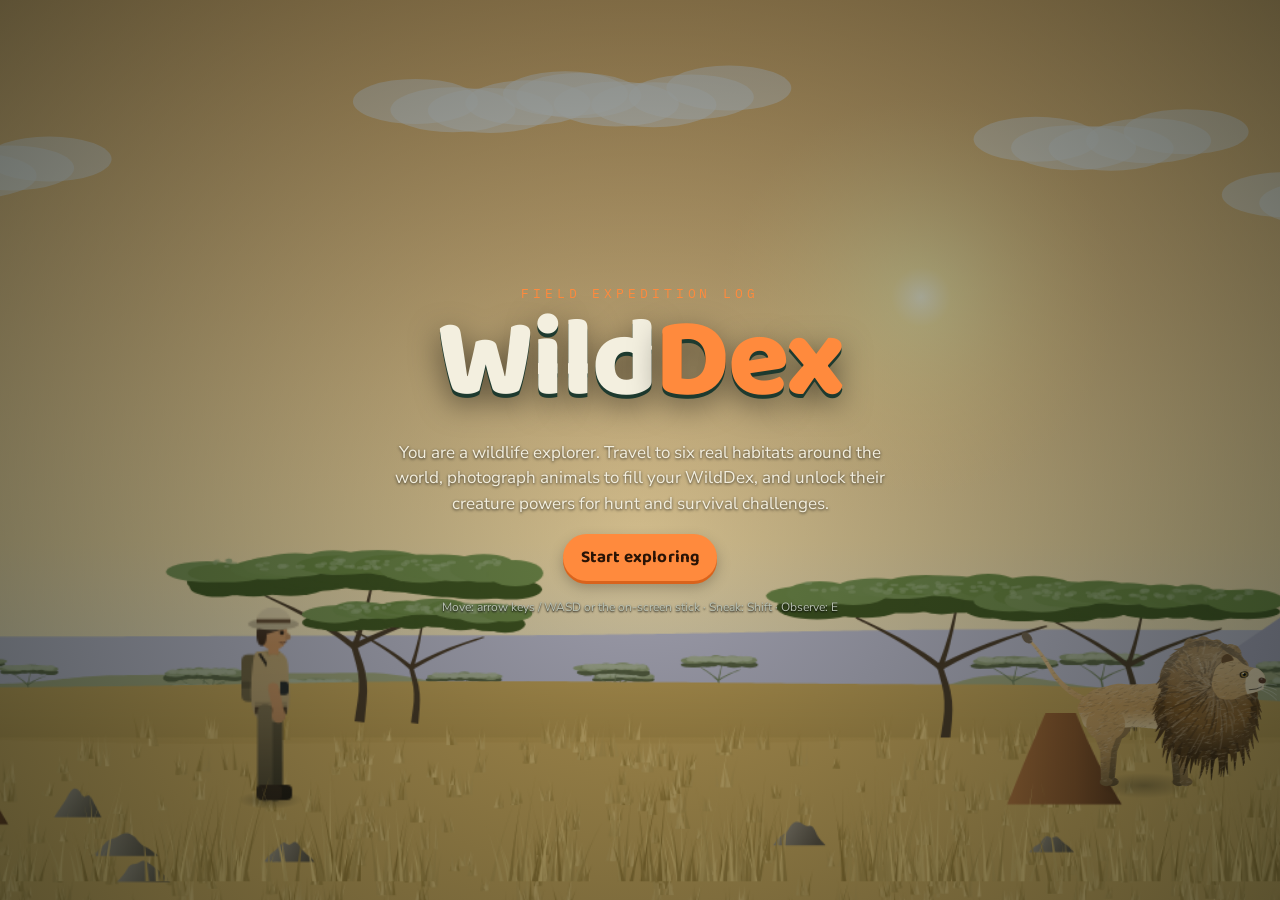
==== wildlife-explorer/index.html @ bb8bede1 "Add WildDex Explorer: educational wildlife exploration game Browser game where you explore six real " ====
<!doctype html>
<html lang="en">
<head>
<meta charset="utf-8">
<meta name="viewport" content="width=device-width, initial-scale=1, viewport-fit=cover, user-scalable=no">
<title>WildDex Explorer</title>
<meta name="claude:viewport-fit-sides" content="cover">
<link rel="preconnect" href="https://fonts.googleapis.com">
<link rel="preconnect" href="https://fonts.gstatic.com" crossorigin>
<link rel="stylesheet" href="https://fonts.googleapis.com/css2?family=Baloo+2:wght@500;700;800&family=Nunito+Sans:ital,wght@0,400;0,600;0,800;1,400&family=IBM+Plex+Mono:wght@500&display=swap">
<link rel="stylesheet" href="css/style.css">
</head>
<body>
<div id="app">
  <canvas id="game" aria-label="Game world"></canvas>
  <div id="ui"></div>
</div>
<script src="js/util.js"></script>
<script src="js/data/animals.js"></script>
<script src="js/data/habitats.js"></script>
<script src="js/art/sprites.js"></script>
<script src="js/art/backgrounds.js"></script>
<script src="js/art/icons.js"></script>
<script src="js/art/worldmap.js"></script>
<script src="js/game/state.js"></script>
<script src="js/game/audio.js"></script>
<script src="js/game/input.js"></script>
<script src="js/game/explore.js"></script>
<script src="js/game/observe.js"></script>
<script src="js/game/arena.js"></script>
<script src="js/game/journal.js"></script>
<script src="js/game/ui.js"></script>
<script src="js/main.js"></script>
</body>
</html>
---- wildlife-explorer/css/style.css ----
/* WildDex Explorer — a rugged handheld field device over a painted world.
   Layout: full-bleed game canvas; device-style overlays (HUD chips, WildDex
   handheld, modal cards) float above it with safe-area-aware gutters.
   Single committed look (game), so colours are set explicitly for both host themes. */
:root {
  --device: #1d3a2f;        /* WildDex casing: field green */
  --device-deep: #12261e;
  --screen: #e7e2cc;        /* device screen: khaki field paper */
  --screen-2: #d9d2b6;
  --ink: #1c2a23;
  --ink-soft: #4d5d52;
  --signal: #ff8a3d;        /* tracking-LED orange accent */
  --signal-deep: #d9631c;
  --teal: #2c9c97;
  --glass: rgba(14, 28, 22, 0.72);
  --glass-line: rgba(231, 226, 204, 0.18);
  --on-dark: #f3efdf;
  --on-dark-soft: #b9c2b4;
  --good: #3a9a5a;
  --danger: #d8452f;
  --font-display: "Baloo 2", "Trebuchet MS", system-ui, sans-serif;
  --font-body: "Nunito Sans", "Segoe UI", system-ui, sans-serif;
  --font-mono: "IBM Plex Mono", ui-monospace, "SFMono-Regular", Menlo, monospace;
  --r-lg: 22px;
  --r-md: 14px;
  --gut-l: max(16px, env(safe-area-inset-left, 0px));
  --gut-r: max(16px, env(safe-area-inset-right, 0px));
  color-scheme: dark;
}

html, body { height: 100%; }
body {
  margin: 0;
  background: var(--device-deep);
  color: var(--on-dark);
  font-family: var(--font-body);
  font-size: 15px;
  overflow: hidden;
  -webkit-tap-highlight-color: transparent;
  user-select: none;
  -webkit-user-select: none;
}
#app { position: fixed; inset: 0; overflow: hidden; }
#game { position: absolute; inset: 0; width: 100%; height: 100%; display: block; touch-action: none; }
#ui { position: absolute; inset: 0; pointer-events: none; }
#ui > * { pointer-events: auto; }
#ui > .toasts, #ui > .observe-ui, #ui > .hint-bar { pointer-events: none; }
#ui > .observe-ui .obs-cancel { pointer-events: auto; }
[hidden] { display: none !important; }

button { font: inherit; color: inherit; cursor: pointer; border: 0; background: none; }
button:focus-visible, [tabindex]:focus-visible { outline: 3px solid var(--signal); outline-offset: 2px; }
h1, h2, h3 { font-family: var(--font-display); text-wrap: balance; margin: 0; line-height: 1.05; }

/* ---------- Buttons ---------- */
.btn {
  display: inline-flex; align-items: center; justify-content: center; gap: 8px;
  padding: 10px 18px; border-radius: 999px;
  font-family: var(--font-display); font-weight: 700; font-size: 17px; letter-spacing: 0.01em;
  background: var(--signal); color: #2a1406;
  box-shadow: 0 3px 0 var(--signal-deep), 0 6px 14px rgba(0,0,0,0.25);
  transition: transform 0.08s ease, box-shadow 0.08s ease;
}
.btn:active { transform: translateY(2px); box-shadow: 0 1px 0 var(--signal-deep); }
.btn.secondary { background: var(--screen); color: var(--ink); box-shadow: 0 3px 0 #a9a184, 0 6px 14px rgba(0,0,0,0.2); }
.btn.ghost { background: transparent; color: var(--on-dark); box-shadow: inset 0 0 0 2px var(--glass-line); }
.btn.teal { background: var(--teal); color: #fff; box-shadow: 0 3px 0 #1d6f6b; }
.btn[disabled] { opacity: 0.45; pointer-events: none; }
.btn img { width: 20px; height: 20px; }

.icon-btn {
  width: 48px; height: 48px; border-radius: 16px; display: grid; place-items: center;
  background: var(--glass); box-shadow: inset 0 0 0 1px var(--glass-line); backdrop-filter: blur(6px);
  position: relative;
}
.icon-btn img { width: 26px; height: 26px; }
.icon-btn .dot { position: absolute; top: 6px; right: 6px; width: 10px; height: 10px; border-radius: 50%; background: var(--signal); box-shadow: 0 0 0 2px var(--device-deep); }
.icon-btn .lbl { position: absolute; bottom: -18px; font-size: 11px; font-weight: 800; letter-spacing: 0.06em; text-transform: uppercase; color: var(--on-dark); text-shadow: 0 1px 2px #000; white-space: nowrap; }

/* ---------- Explore HUD ---------- */
.hud-top {
  position: absolute; top: 0; left: 0; right: 0;
  display: flex; align-items: flex-start; justify-content: space-between; gap: 12px;
  padding-top: calc(12px + env(safe-area-inset-top, 0px));
  padding-left: var(--gut-l); padding-right: var(--gut-r);
  pointer-events: none;
}
.hud-top > * { pointer-events: auto; }
.place-chip {
  background: var(--glass); box-shadow: inset 0 0 0 1px var(--glass-line); backdrop-filter: blur(6px);
  border-radius: var(--r-md); padding: 8px 14px 9px; min-width: 0;
}
.place-chip .eyebrow { font-size: 11px; letter-spacing: 0.12em; text-transform: uppercase; color: var(--on-dark-soft); font-weight: 800; }
.place-chip .name { font-family: var(--font-display); font-weight: 800; font-size: 21px; line-height: 1.1; }
.place-chip .meter { display: flex; gap: 4px; margin-top: 5px; }
.place-chip .meter i { width: 22px; height: 6px; border-radius: 3px; background: rgba(255,255,255,0.18); }
.place-chip .meter i.on { background: var(--signal); }
.hud-btns { display: flex; gap: 10px; padding-bottom: 20px; }

.prompt {
  position: absolute; left: 50%; transform: translateX(-50%);
  bottom: calc(26px + env(safe-area-inset-bottom, 0px));
  display: flex; align-items: center; gap: 12px;
  padding: 8px 10px 8px 18px; border-radius: 999px;
  background: var(--glass); box-shadow: inset 0 0 0 1px var(--glass-line); backdrop-filter: blur(6px);
  max-width: calc(100% - 32px);
}
.prompt .txt { font-weight: 800; white-space: nowrap; overflow: hidden; text-overflow: ellipsis; }
.prompt .key { font-family: var(--font-mono); font-size: 12px; padding: 2px 6px; border-radius: 6px; background: rgba(255,255,255,0.14); margin-left: 6px; }

.toasts {
  position: absolute; left: 50%; transform: translateX(-50%);
  top: calc(96px + env(safe-area-inset-top, 0px));
  display: flex; flex-direction: column; gap: 8px; align-items: center; width: min(560px, calc(100% - 32px));
  pointer-events: none;
}
.toast {
  background: var(--screen); color: var(--ink); border-radius: var(--r-md); padding: 10px 16px;
  box-shadow: 0 8px 24px rgba(0,0,0,0.3); font-weight: 600; text-align: center;
  animation: toastIn 0.35s ease-out;
}
.toast b { font-family: var(--font-display); font-size: 17px; }
@keyframes toastIn { from { transform: translateY(-10px); opacity: 0; } to { transform: none; opacity: 1; } }

.hint-bar {
  position: absolute; left: var(--gut-l); bottom: calc(14px + env(safe-area-inset-bottom, 0px));
  font-size: 12px; color: var(--on-dark-soft); text-shadow: 0 1px 2px #000; pointer-events: none;
}
.hint-bar kbd { font-family: var(--font-mono); font-size: 11px; padding: 1px 5px; border-radius: 4px; background: rgba(0,0,0,0.45); color: var(--on-dark); }

/* ---------- Title screen ---------- */
.title-screen {
  position: absolute; inset: 0; display: grid; place-items: center;
  padding-left: var(--gut-l); padding-right: var(--gut-r);
  background: radial-gradient(ellipse at 50% 60%, rgba(10,20,15,0.15), rgba(10,20,15,0.65));
}
.title-card { text-align: center; display: grid; gap: 18px; justify-items: center; max-width: 640px; }
.logo { display: grid; justify-items: center; gap: 2px; }
.logo .eyebrow { font-family: var(--font-mono); font-size: 13px; letter-spacing: 0.3em; color: var(--signal); text-transform: uppercase; }
.logo h1 { font-size: clamp(54px, 11vw, 112px); font-weight: 800; letter-spacing: -0.02em; color: var(--on-dark); text-shadow: 0 4px 0 var(--device), 0 10px 30px rgba(0,0,0,0.5); }
.logo h1 span { color: var(--signal); }
.title-card p { margin: 0; font-size: 17px; line-height: 1.5; color: var(--on-dark); text-shadow: 0 1px 3px rgba(0,0,0,0.7); max-width: 52ch; }
.title-actions { display: flex; gap: 12px; flex-wrap: wrap; justify-content: center; }
.title-foot { font-size: 12px; color: var(--on-dark-soft); text-shadow: 0 1px 2px #000; }

/* ---------- WildDex handheld ---------- */
.dex-wrap {
  position: absolute; inset: 0; display: grid; place-items: center;
  background: rgba(8, 16, 12, 0.55);
  padding-top: calc(10px + env(safe-area-inset-top, 0px)); padding-bottom: calc(10px + env(safe-area-inset-bottom, 0px));
  padding-left: var(--gut-l); padding-right: var(--gut-r);
  animation: fadeIn 0.2s ease-out;
}
@keyframes fadeIn { from { opacity: 0; } to { opacity: 1; } }
.dex {
  width: min(1120px, 100%); height: min(760px, 100%);
  background: linear-gradient(160deg, #2a5242, var(--device) 40%, var(--device-deep));
  border-radius: 30px; padding: 14px;
  box-shadow: 0 30px 60px rgba(0,0,0,0.5), inset 0 2px 0 rgba(255,255,255,0.12), inset 0 -4px 0 rgba(0,0,0,0.3);
  display: grid; grid-template-rows: auto 1fr; gap: 10px; min-height: 0;
  animation: dexIn 0.28s cubic-bezier(.2,1.3,.4,1);
}
@keyframes dexIn { from { transform: scale(0.94) translateY(20px); } to { transform: none; } }
.dex-head { display: flex; align-items: center; gap: 12px; padding: 2px 6px; min-width: 0; }
.dex-led { width: 18px; height: 18px; border-radius: 50%; background: radial-gradient(circle at 35% 35%, #ffd2b0, var(--signal) 45%, var(--signal-deep)); box-shadow: 0 0 12px var(--signal); flex: none; }
.dex-title { font-family: var(--font-display); font-weight: 800; font-size: 24px; color: var(--on-dark); }
.dex-title small { font-family: var(--font-mono); font-size: 12px; font-weight: 500; color: var(--on-dark-soft); margin-left: 8px; letter-spacing: 0.06em; }
.dex-tabs { display: flex; gap: 6px; margin-left: auto; flex-wrap: wrap; }
.dex-tab { padding: 6px 14px; border-radius: 999px; font-weight: 800; font-size: 14px; color: var(--on-dark-soft); box-shadow: inset 0 0 0 1px var(--glass-line); }
.dex-tab[aria-selected="true"] { background: var(--screen); color: var(--ink); box-shadow: none; }
.dex-close { width: 40px; height: 40px; border-radius: 12px; display: grid; place-items: center; background: rgba(0,0,0,0.25); flex: none; }
.dex-close img { width: 20px; height: 20px; }

.dex-screen {
  background: var(--screen); color: var(--ink); border-radius: 18px;
  box-shadow: inset 0 0 0 3px #0e1d17, inset 0 6px 18px rgba(0,0,0,0.25);
  overflow: hidden; min-height: 0; display: flex; flex-direction: column;
}
.dex-body { flex: 1; min-height: 0; overflow: auto; padding: 16px 18px 22px; }

.hab-filter { display: flex; gap: 6px; flex-wrap: wrap; margin-bottom: 14px; }
.hab-pill { display: inline-flex; align-items: center; gap: 6px; padding: 5px 12px; border-radius: 999px; background: var(--screen-2); color: var(--ink); font-weight: 800; font-size: 13px; }
.hab-pill i { width: 10px; height: 10px; border-radius: 50%; }
.hab-pill[aria-pressed="true"] { background: var(--ink); color: var(--screen); }

.hab-group + .hab-group { margin-top: 18px; }
.hab-group h3 { font-size: 19px; display: flex; align-items: baseline; gap: 10px; margin-bottom: 8px; }
.hab-group h3 small { font-family: var(--font-body); font-size: 13px; font-weight: 600; color: var(--ink-soft); }
.dex-grid { display: grid; grid-template-columns: repeat(auto-fill, minmax(150px, 1fr)); gap: 10px; }
.dex-card {
  background: #f3efdd; border-radius: var(--r-md); padding: 8px 8px 10px; text-align: left;
  box-shadow: 0 1px 0 #c9c1a2, 0 2px 0 rgba(0,0,0,0.05);
  display: grid; gap: 4px; position: relative; color: var(--ink);
}
.dex-card:hover { transform: translateY(-2px); box-shadow: 0 4px 12px rgba(0,0,0,0.12); }
.dex-card .art { height: 96px; display: grid; place-items: center; border-radius: 10px; background: radial-gradient(ellipse at 50% 80%, rgba(0,0,0,0.08), transparent 70%); }
.dex-card .art img { max-height: 92px; max-width: 100%; object-fit: contain; }
.dex-card .num { font-family: var(--font-mono); font-size: 11px; color: var(--ink-soft); }
.dex-card .nm { font-family: var(--font-display); font-weight: 700; font-size: 16px; line-height: 1.1; }
.dex-card.locked .nm { color: var(--ink-soft); }
.dex-card .badge { position: absolute; top: 8px; right: 8px; width: 26px; height: 26px; }

/* Entry detail */
.entry { display: grid; grid-template-columns: minmax(0, 1.05fr) minmax(0, 1fr); gap: 18px; }
.entry-hero { display: grid; gap: 10px; align-content: start; min-width: 0; }
.entry-stage {
  border-radius: 16px; overflow: hidden; aspect-ratio: 16 / 10; max-width: 100%;
  background: #1c3a2c; position: relative;
}
.entry-stage canvas { width: 100%; height: 100%; display: block; }
.entry-stage .photo-tag { position: absolute; left: 10px; bottom: 10px; background: rgba(0,0,0,0.55); color: var(--on-dark); font-size: 12px; font-weight: 800; padding: 3px 8px; border-radius: 6px; letter-spacing: 0.05em; }
.stage-toggle { display: flex; gap: 6px; }
.stage-toggle button { padding: 4px 10px; border-radius: 999px; font-size: 12px; font-weight: 800; background: var(--screen-2); }
.stage-toggle button[aria-pressed="true"] { background: var(--ink); color: var(--screen); }
.entry-info { min-width: 0; display: grid; gap: 12px; align-content: start; }
.entry-num { font-family: var(--font-mono); font-size: 13px; color: var(--ink-soft); }
.entry-info h2 { font-size: 34px; font-weight: 800; }
.sci { font-style: italic; color: var(--ink-soft); font-size: 16px; }
.entry-blurb { margin: 0; line-height: 1.55; max-width: 62ch; }
.stats { display: grid; grid-template-columns: repeat(2, minmax(0, 1fr)); gap: 6px 14px; margin: 0; }
.stats > div { display: grid; gap: 0; border-top: 1px solid #cfc7a8; padding-top: 5px; min-width: 0; }
.stats dt { font-size: 11px; letter-spacing: 0.1em; text-transform: uppercase; font-weight: 800; color: var(--ink-soft); }
.stats dd { margin: 0; font-weight: 700; font-variant-numeric: tabular-nums; }
.status-scale { display: flex; gap: 3px; align-items: center; flex-wrap: wrap; }
.status-scale span { font-family: var(--font-mono); font-size: 11px; padding: 2px 5px; border-radius: 4px; background: var(--screen-2); color: var(--ink-soft); }
.status-scale span.on { color: #fff; font-weight: 700; }
.facts { margin: 0; padding-left: 18px; display: grid; gap: 6px; line-height: 1.45; }
.chain { display: flex; flex-wrap: wrap; gap: 6px; align-items: center; font-size: 13px; }
.chain .lab { font-weight: 800; color: var(--ink-soft); font-size: 11px; letter-spacing: 0.1em; text-transform: uppercase; margin-right: 2px; }
.chip { padding: 3px 9px; border-radius: 999px; background: var(--screen-2); font-weight: 700; font-size: 13px; }
button.chip { text-decoration: underline; text-decoration-color: rgba(0,0,0,0.25); }
.power-card {
  display: grid; grid-template-columns: 64px minmax(0, 1fr); gap: 12px; align-items: center;
  background: var(--ink); color: var(--screen); border-radius: var(--r-md); padding: 12px;
}
.power-card img { width: 64px; height: 64px; }
.power-card .pn { font-family: var(--font-display); font-weight: 800; font-size: 19px; }
.power-card .pd { font-size: 14px; line-height: 1.4; }
.power-card .pb { font-size: 13px; color: var(--on-dark-soft); margin-top: 3px; line-height: 1.4; }
.entry-actions { display: flex; gap: 10px; flex-wrap: wrap; }
.back-link { display: inline-flex; align-items: center; gap: 6px; font-weight: 800; color: var(--ink-soft); margin-bottom: 10px; }
.back-link img { width: 14px; height: 14px; }
.locked-note { background: var(--screen-2); border-radius: var(--r-md); padding: 12px 14px; line-height: 1.5; }

/* Map tab */
.map-tab { display: grid; gap: 12px; }
.map-frame { position: relative; border-radius: 14px; overflow: hidden; box-shadow: inset 0 0 0 2px #0e1d17; max-width: 100%; }
.map-frame canvas { width: 100%; display: block; }
.map-pins { position: absolute; inset: 0; }
.map-pin {
  position: absolute; transform: translate(-50%, -34px);
  display: grid; justify-items: center; gap: 2px;
}
.map-pin .pin { width: 26px; height: 26px; border-radius: 50% 50% 50% 0; transform: rotate(-45deg); box-shadow: 0 3px 8px rgba(0,0,0,0.4), inset 0 0 0 3px rgba(255,255,255,0.7); }
.map-pin .tag { font-family: var(--font-display); font-weight: 700; font-size: 13px; background: rgba(12,24,18,0.85); color: var(--on-dark); padding: 1px 8px; border-radius: 6px; white-space: nowrap; margin-top: 6px; }
.map-pin.locked .pin { filter: grayscale(1) brightness(0.7); }
.map-pin.here .pin { animation: pulse 1.4s infinite; }
@keyframes pulse { 0%, 100% { box-shadow: 0 0 0 0 rgba(255,138,61,0.8), inset 0 0 0 3px #fff; } 50% { box-shadow: 0 0 0 10px rgba(255,138,61,0), inset 0 0 0 3px #fff; } }
.map-list { display: grid; grid-template-columns: repeat(auto-fill, minmax(230px, 1fr)); gap: 10px; }
.hab-card { background: #f3efdd; border-radius: var(--r-md); padding: 12px; display: grid; gap: 6px; box-shadow: 0 1px 0 #c9c1a2; text-align: left; color: var(--ink); }
.hab-card h4 { margin: 0; font-family: var(--font-display); font-size: 18px; display: flex; gap: 8px; align-items: center; }
.hab-card h4 i { width: 12px; height: 12px; border-radius: 50%; flex: none; }
.hab-card p { margin: 0; font-size: 13px; line-height: 1.45; color: var(--ink-soft); }
.hab-card .row { display: flex; justify-content: space-between; align-items: center; gap: 8px; font-size: 13px; font-weight: 800; }

/* Powers tab */
.powers-grid { display: grid; grid-template-columns: repeat(auto-fill, minmax(250px, 1fr)); gap: 10px; }
.power-tile { display: grid; grid-template-columns: 52px minmax(0, 1fr); gap: 10px; align-items: center; background: #f3efdd; border-radius: var(--r-md); padding: 10px; box-shadow: 0 1px 0 #c9c1a2; }
.power-tile img { width: 52px; height: 52px; }
.power-tile .pn { font-family: var(--font-display); font-weight: 700; font-size: 16px; }
.power-tile .pd { font-size: 13px; color: var(--ink-soft); line-height: 1.35; }
.power-tile.locked img { filter: grayscale(1) opacity(0.45); }

/* ---------- Modals ---------- */
.modal-wrap {
  position: absolute; inset: 0; display: grid; place-items: center; background: rgba(8,16,12,0.6);
  padding-left: var(--gut-l); padding-right: var(--gut-r);
  padding-top: calc(12px + env(safe-area-inset-top, 0px)); padding-bottom: calc(12px + env(safe-area-inset-bottom, 0px));
  animation: fadeIn 0.2s ease-out;
}
.modal {
  width: min(620px, 100%); max-height: 100%; overflow: auto;
  background: var(--screen); color: var(--ink); border-radius: var(--r-lg); padding: 22px;
  box-shadow: 0 30px 60px rgba(0,0,0,0.5), inset 0 0 0 4px var(--device);
  display: grid; gap: 14px; animation: dexIn 0.3s cubic-bezier(.2,1.3,.4,1);
}
.modal .eyebrow { font-family: var(--font-mono); font-size: 12px; letter-spacing: 0.22em; text-transform: uppercase; color: var(--signal-deep); }
.modal h2 { font-size: 32px; font-weight: 800; }
.modal p { margin: 0; line-height: 1.5; }
.modal .row { display: flex; gap: 10px; flex-wrap: wrap; justify-content: flex-end; }
.discover-art { display: grid; place-items: center; background: radial-gradient(ellipse at 50% 70%, #fff8, transparent 70%); border-radius: 16px; min-height: 170px; }
.discover-art img { max-height: 200px; max-width: 100%; }
.discover-photo { width: 100%; max-height: 34vh; object-fit: cover; border-radius: 12px; display: block; box-shadow: 0 0 0 4px #fff, 0 6px 18px rgba(0,0,0,0.25); transform: rotate(-1.2deg); }
.quiz-opts { display: grid; gap: 8px; }
.quiz-opt { text-align: left; padding: 12px 14px; border-radius: 12px; background: #f3efdd; font-weight: 700; box-shadow: 0 1px 0 #c9c1a2; }
.quiz-opt.right { background: var(--good); color: #fff; }
.quiz-opt.wrong { background: var(--danger); color: #fff; }

.setup-grid { display: grid; grid-template-columns: 120px minmax(0, 1fr); gap: 14px; align-items: center; }
.setup-grid img { max-width: 120px; max-height: 110px; }
.goal { font-family: var(--font-display); font-size: 20px; font-weight: 700; }
.loadout { display: flex; gap: 8px; flex-wrap: wrap; }
.load-slot { width: 58px; height: 58px; border-radius: 50%; padding: 0; position: relative; }
.load-slot img { width: 58px; height: 58px; }
.load-slot[aria-pressed="false"] img { filter: grayscale(0.9) opacity(0.5); }
.load-slot .fixed { position: absolute; bottom: -4px; left: 50%; transform: translateX(-50%); font-size: 9px; font-weight: 800; background: var(--ink); color: var(--screen); padding: 0 4px; border-radius: 4px; }
.tip { background: var(--screen-2); border-radius: 12px; padding: 10px 12px; font-size: 14px; line-height: 1.45; }
.stars { display: flex; gap: 6px; justify-content: center; }
.stars img { width: 48px; height: 48px; }
.results-big { font-family: var(--font-display); font-size: 44px; text-align: center; font-weight: 800; }

/* ---------- Arena HUD ---------- */
.arena-top {
  position: absolute; top: 0; left: 0; right: 0; display: flex; justify-content: space-between; align-items: flex-start; gap: 10px;
  padding-top: calc(10px + env(safe-area-inset-top, 0px)); padding-left: var(--gut-l); padding-right: var(--gut-r); pointer-events: none;
}
.arena-top > * { pointer-events: auto; }
.arena-card { background: var(--glass); box-shadow: inset 0 0 0 1px var(--glass-line); border-radius: var(--r-md); padding: 8px 12px; display: grid; gap: 4px; backdrop-filter: blur(6px); }
.arena-card .goal-t { font-family: var(--font-display); font-weight: 700; font-size: 17px; }
.arena-card .count { font-family: var(--font-display); font-size: 26px; font-weight: 800; line-height: 1; font-variant-numeric: tabular-nums; }
.arena-card .timer { font-family: var(--font-mono); font-size: 22px; font-variant-numeric: tabular-nums; }
.hearts { display: flex; gap: 4px; }
.hearts img { width: 22px; height: 22px; }
.stamina { height: 7px; border-radius: 4px; background: rgba(255,255,255,0.15); overflow: hidden; width: 130px; }
.stamina i { display: block; height: 100%; background: linear-gradient(90deg, var(--teal), #7fe0c8); }
.power-bar {
  position: absolute; right: var(--gut-r); bottom: calc(16px + env(safe-area-inset-bottom, 0px));
  display: flex; gap: 10px; align-items: flex-end;
}
.pbtn { width: 66px; height: 66px; border-radius: 50%; position: relative; padding: 0; }
.pbtn img { width: 66px; height: 66px; display: block; }
.pbtn .cd { position: absolute; inset: 0; border-radius: 50%; }
.pbtn .k { position: absolute; top: -6px; left: -4px; font-family: var(--font-mono); font-size: 11px; background: var(--ink); color: var(--screen); border-radius: 5px; padding: 0 5px; }
.pbtn.active { box-shadow: 0 0 0 4px var(--signal), 0 0 18px var(--signal); }
.pbtn .nm { position: absolute; bottom: -16px; left: 50%; transform: translateX(-50%); font-size: 10px; font-weight: 800; white-space: nowrap; text-shadow: 0 1px 2px #000; }
.move-btns { display: flex; flex-direction: column; gap: 10px; margin-right: 8px; }
.mbtn { width: 58px; height: 58px; border-radius: 50%; background: var(--glass); box-shadow: inset 0 0 0 2px var(--glass-line); display: grid; place-items: center; font-size: 10px; font-weight: 800; letter-spacing: 0.04em; }
.mbtn img { width: 26px; height: 26px; }
.mbtn.on { background: var(--teal); }

/* Touch joystick */
.joy {
  position: absolute; left: calc(var(--gut-l) + 6px); bottom: calc(22px + env(safe-area-inset-bottom, 0px));
  width: 132px; height: 132px; border-radius: 50%;
  background: radial-gradient(circle, rgba(255,255,255,0.08), rgba(255,255,255,0.02));
  box-shadow: inset 0 0 0 2px var(--glass-line); touch-action: none;
}
.joy .knob { position: absolute; left: 50%; top: 50%; width: 58px; height: 58px; margin: -29px 0 0 -29px; border-radius: 50%; background: rgba(243,239,223,0.85); box-shadow: 0 4px 10px rgba(0,0,0,0.35); }

/* Observe overlay */
.observe-ui { position: absolute; inset: 0; pointer-events: none; }
.observe-ui .obs-top { position: absolute; top: calc(14px + env(safe-area-inset-top, 0px)); left: 0; right: 0; display: flex; justify-content: center; }
.observe-ui .obs-label { font-family: var(--font-mono); font-size: 13px; letter-spacing: 0.2em; text-transform: uppercase; color: var(--on-dark); background: rgba(0,0,0,0.45); padding: 4px 12px; border-radius: 6px; }
.observe-ui .obs-cancel { position: absolute; right: var(--gut-r); top: calc(12px + env(safe-area-inset-top, 0px)); pointer-events: auto; }

@media (max-width: 760px) {
  .entry { grid-template-columns: minmax(0, 1fr); }
  .dex { border-radius: 22px; padding: 10px; }
  .dex-title small { display: none; }
  .place-chip .name { font-size: 17px; }
  .icon-btn { width: 44px; height: 44px; }
  .hud-btns { gap: 8px; }
  .entry-info h2 { font-size: 28px; }
  .dex-grid { grid-template-columns: repeat(auto-fill, minmax(120px, 1fr)); }
  .pbtn, .pbtn img { width: 56px; height: 56px; }
  .setup-grid { grid-template-columns: 80px minmax(0, 1fr); }
  .setup-grid img { max-width: 80px; }
}
@media (max-width: 480px) {
  .hud-btns .lbl { display: none; }
  .dex-tabs { margin-left: 0; width: 100%; order: 3; }
  .dex-head { flex-wrap: wrap; }
}
@media (prefers-reduced-motion: reduce) {
  *, *::before, *::after { animation-duration: 0.001ms !important; transition-duration: 0.001ms !important; }
}
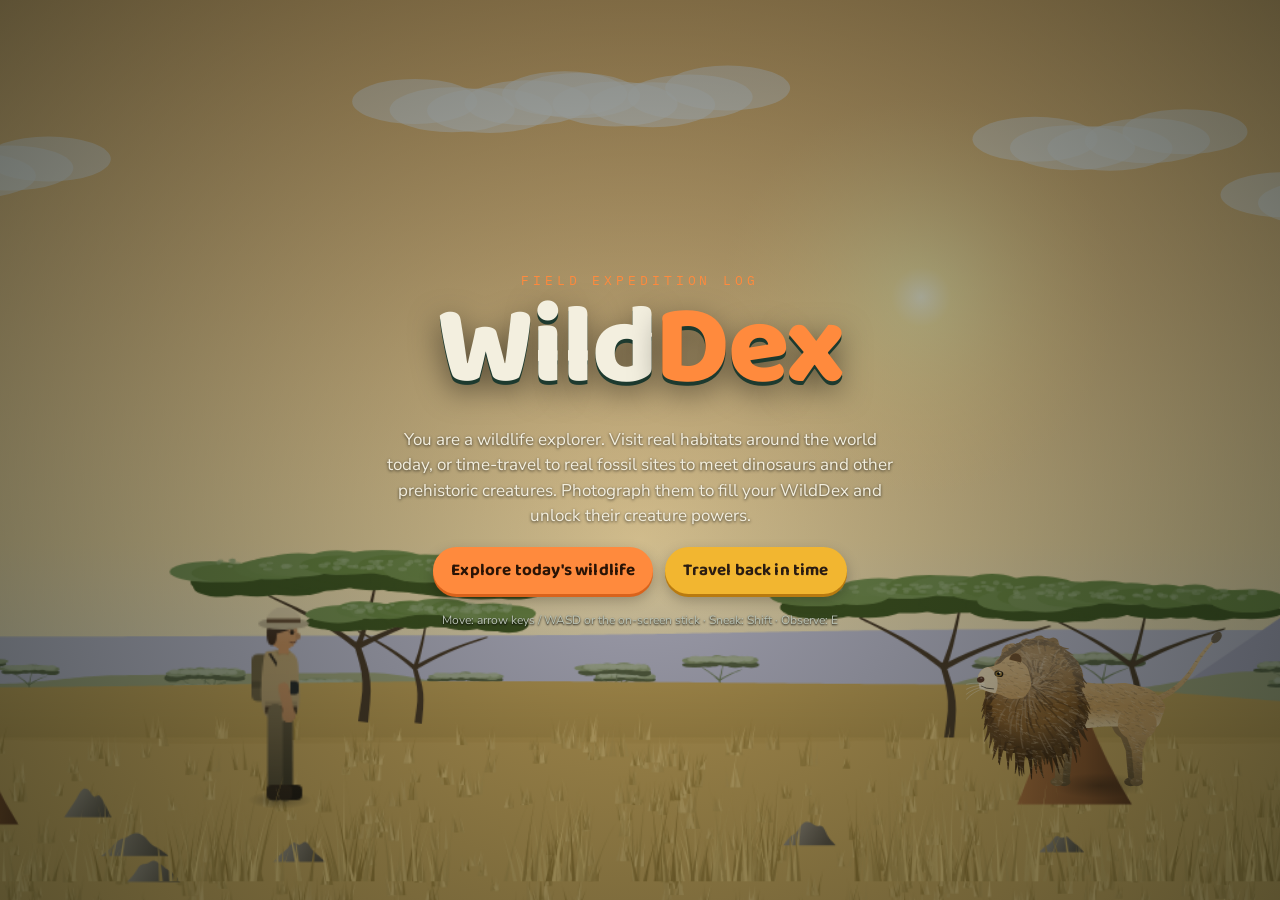
==== commit 362129d7: "Add prehistoric expedition: 40 dinosaurs and prehistoric creatures Time-travel to eight real fossil " ====
--- a/wildlife-explorer/index.html
+++ b/wildlife-explorer/index.html
@@ -18,8 +18,11 @@
 <script src="js/util.js"></script>
 <script src="js/data/animals.js"></script>
 <script src="js/data/habitats.js"></script>
+<script src="js/data/prehistoric.js"></script>
 <script src="js/art/sprites.js"></script>
+<script src="js/art/dinos.js"></script>
 <script src="js/art/backgrounds.js"></script>
+<script src="js/art/prehistoric-scenes.js"></script>
 <script src="js/art/icons.js"></script>
 <script src="js/art/worldmap.js"></script>
 <script src="js/game/state.js"></script>
--- a/wildlife-explorer/css/style.css
+++ b/wildlife-explorer/css/style.css
@@ -374,3 +374,45 @@
 @media (prefers-reduced-motion: reduce) {
   *, *::before, *::after { animation-duration: 0.001ms !important; transition-duration: 0.001ms !important; }
 }
+
+/* ---------- Prehistoric expedition ---------- */
+.dex-wrap.prehistoric .dex { background: linear-gradient(160deg, #6a4a2a, #4a3220 40%, #2a1c12); }
+.dex-wrap.prehistoric .dex-led { background: radial-gradient(circle at 35% 35%, #fff0b0, #f2b630 45%, #b87a10); box-shadow: 0 0 12px #f2b630; }
+.tag-pre { font-family: var(--font-mono); font-size: 12px; font-weight: 500; letter-spacing: 0.12em; text-transform: uppercase; background: #f2b630; color: #2a1c12; padding: 1px 6px; border-radius: 5px; vertical-align: middle; }
+.book-switch { display: flex; gap: 2px; padding: 3px; border-radius: 999px; background: rgba(0,0,0,0.3); margin-left: auto; flex: none; }
+.book-btn { padding: 5px 12px; border-radius: 999px; font-weight: 800; font-size: 13px; color: var(--on-dark-soft); }
+.book-btn[aria-pressed="true"] { background: var(--signal); color: #2a1406; }
+.dex-wrap.prehistoric .book-btn[aria-pressed="true"] { background: #f2b630; }
+.dex-head .dex-tabs { margin-left: 0; }
+.extinct-pill { display: inline-block; font-family: var(--font-mono); font-size: 12px; padding: 2px 8px; border-radius: 5px; background: #6a5a48; color: #fff; letter-spacing: 0.08em; }
+.timeline { position: relative; height: 190px; margin: 4px 6px 0; }
+.tl-period { position: absolute; top: 136px; height: 16px; display: flex; justify-content: center; }
+.tl-period span { position: absolute; top: 19px; font-size: 12px; font-weight: 800; color: var(--ink-soft); white-space: nowrap; }
+.tl-era { position: absolute; top: calc(108px - var(--lane) * 30px); transform: translateX(-50%); display: flex; align-items: center; gap: 6px; padding: 3px 9px 3px 4px; border-radius: 999px; background: #f3efdd; box-shadow: 0 1px 0 #c9c1a2, 0 3px 8px rgba(0,0,0,0.12); font-family: var(--font-display); font-weight: 700; font-size: 13px; white-space: nowrap; color: var(--ink); }
+.tl-era::after { content: ""; position: absolute; left: 50%; top: 100%; width: 2px; height: calc(var(--lane) * 30px + 4px); background: rgba(28,42,35,0.35); }
+.tl-era i { width: 16px; height: 16px; border-radius: 50%; box-shadow: inset 0 0 0 2px rgba(255,255,255,0.6); }
+.tl-era.locked { opacity: 0.55; }
+.tl-era.here { box-shadow: 0 0 0 3px var(--signal); }
+.tl-axis { position: absolute; top: 176px; left: 0; right: 0; display: flex; justify-content: space-between; font-family: var(--font-mono); font-size: 11px; color: var(--ink-soft); }
+.map-caption { font-size: 12px; font-weight: 800; letter-spacing: 0.08em; text-transform: uppercase; color: var(--ink-soft); margin-bottom: 6px; }
+.portal { display: flex; align-items: center; justify-content: space-between; gap: 14px; flex-wrap: wrap; padding: 14px 16px; border-radius: var(--r-md); background: linear-gradient(120deg, #4a3220, #8a5a2a 55%, #c88a3a); color: #fff4dc; }
+.portal.back { background: linear-gradient(120deg, #1d3a2f, #2c6a5a 55%, #3a8a7a); }
+.portal-t { font-family: var(--font-display); font-weight: 800; font-size: 20px; }
+.portal-d { font-size: 14px; line-height: 1.4; max-width: 52ch; }
+.title-actions .btn.amber { background: #f2b630; color: #2a1c12; box-shadow: 0 3px 0 #b87a10, 0 6px 14px rgba(0,0,0,0.25); }
+.place-chip.pre { box-shadow: inset 0 0 0 1px rgba(242,182,48,0.5); }
+.place-chip.pre .eyebrow { color: #f2c860; }
+@media (max-width: 760px) {
+  .book-switch { margin-left: 0; order: 3; }
+  .tl-era span { font-size: 11px; }
+}
+@media (max-width: 560px) {
+  .timeline { height: 200px; }
+  .tl-era { top: calc(112px - var(--lane) * 28px); }
+  .tl-period { top: 146px; }
+  .tl-axis { top: 186px; }
+  .tl-period span { display: none; }
+  .tl-era { padding: 4px; }
+  .tl-era span { display: none; }
+  .map-pin .tag { display: none; }
+}
